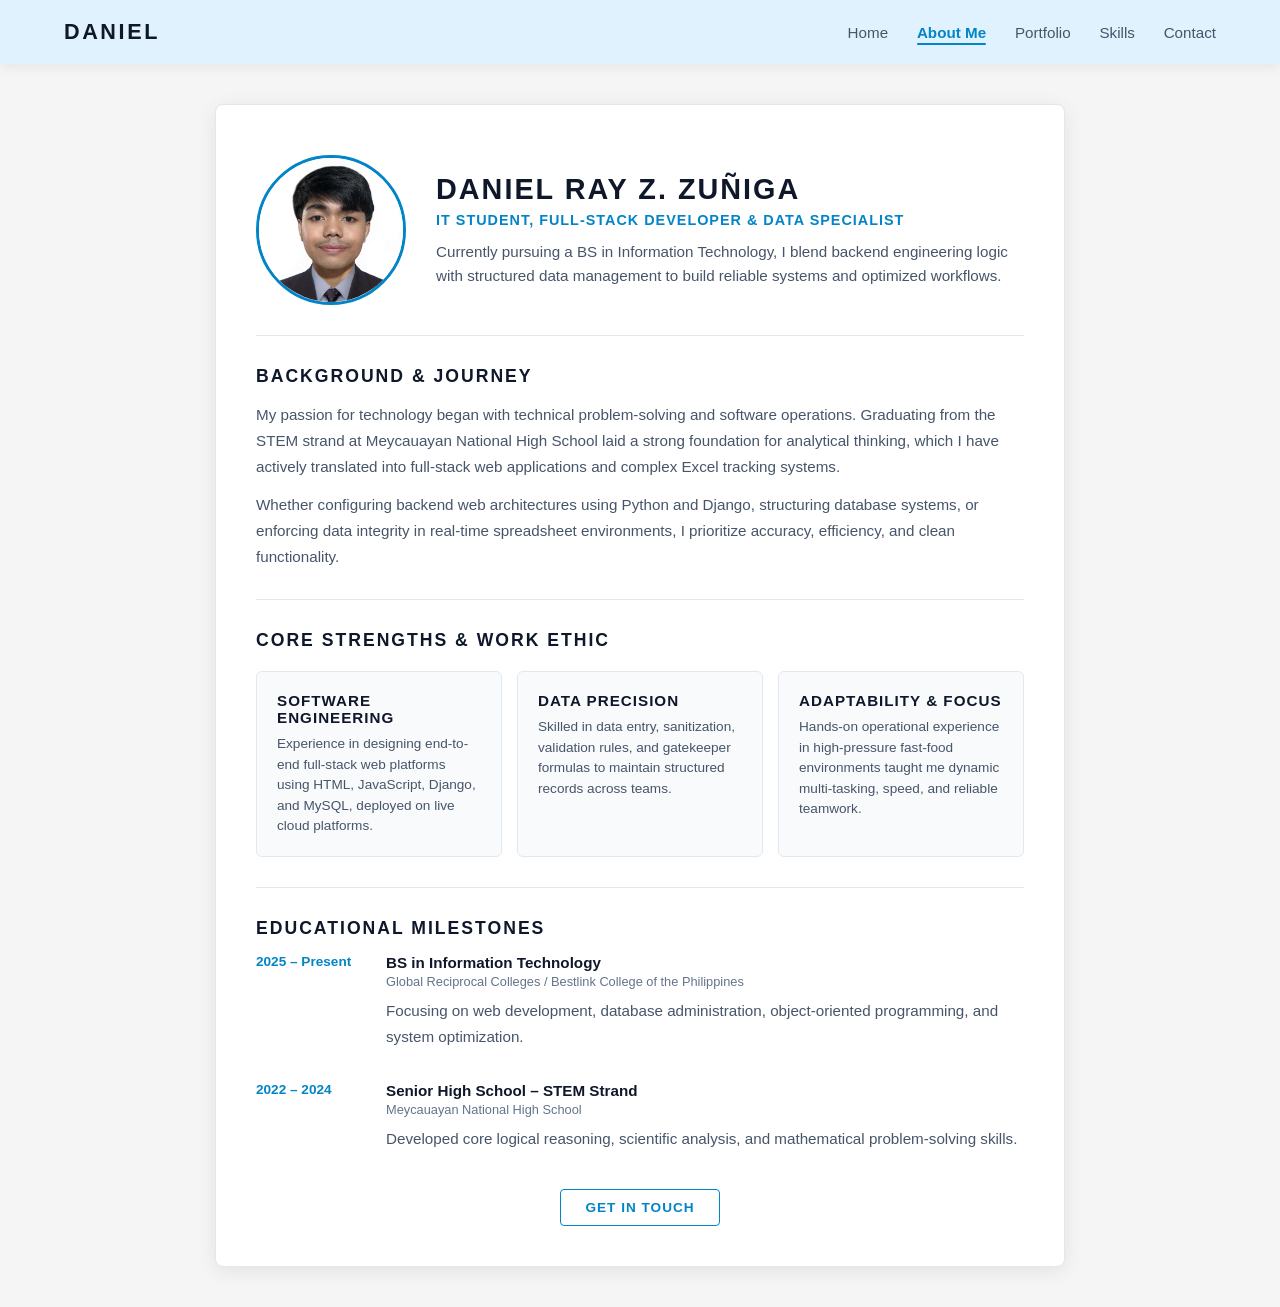
==== aboutme.html @ 2e44f580 "Add files via upload" ====
<!DOCTYPE html>
<html lang="en">
<head>
    <meta charset="UTF-8">
    <meta name="viewport" content="width=device-width, initial-scale=1.0">
    <title>About Me</title>
    <link rel="stylesheet" href="aboutmestyle.css">
</head>
<body>

    <header class="navbar">
        <a href="homepage.html" class="logo">DANIEL</a>
        <nav class="nav-links">
            <a href="homepage.html">Home</a>
            <a href="aboutme.html" class="active">About Me</a>
            <a href="portfolio.html">Portfolio</a>
            <a href="skills.html">Skills</a>
            <a href="contact.html">Contact</a>
        </nav>
    </header>
    <main class="container">
        
        <section class="about-hero">
            <div class="profile-img-container">
                <img src="profile2.jpg" alt="Daniel Ray Zuñiga" class="profile-img">
            </div>
            <div class="hero-text">
                <h1>DANIEL RAY Z. ZUÑIGA</h1>
                <p class="subtitle">IT Student, Full-Stack Developer &amp; Data Specialist</p>
                <p class="bio-intro">
                    Currently pursuing a BS in Information Technology, I blend backend engineering logic with structured data management to build reliable systems and optimized workflows.
                </p>
            </div>
        </section>

        <hr>

        <section class="about-section">
            <h2>Background &amp; Journey</h2>
            <p>
                My passion for technology began with technical problem-solving and software operations. Graduating from the STEM strand at Meycauayan National High School laid a strong foundation for analytical thinking, which I have actively translated into full-stack web applications and complex Excel tracking systems.
            </p>
            <p>
                Whether configuring backend web architectures using Python and Django, structuring database systems, or enforcing data integrity in real-time spreadsheet environments, I prioritize accuracy, efficiency, and clean functionality.
            </p>
        </section>

        <hr>

        <section class="about-section">
            <h2>Core Strengths &amp; Work Ethic</h2>
            
            <div class="grid-cards">
                <div class="card">
                    <h3>Software Engineering</h3>
                    <p>Experience in designing end-to-end full-stack web platforms using HTML, JavaScript, Django, and MySQL, deployed on live cloud platforms.</p>
                </div>
                <div class="card">
                    <h3>Data Precision</h3>
                    <p>Skilled in data entry, sanitization, validation rules, and gatekeeper formulas to maintain structured records across teams.</p>
                </div>
                <div class="card">
                    <h3>Adaptability &amp; Focus</h3>
                    <p>Hands-on operational experience in high-pressure fast-food environments taught me dynamic multi-tasking, speed, and reliable teamwork.</p>
                </div>
            </div>
        </section>

        <hr>

        <section class="about-section timeline-section">
            <h2>Educational Milestones</h2>
            
            <div class="timeline-item">
                <span class="timeline-date">2025 – Present</span>
                <div class="timeline-content">
                    <h4>BS in Information Technology</h4>
                    <p class="meta">Global Reciprocal Colleges / Bestlink College of the Philippines</p>
                    <p>Focusing on web development, database administration, object-oriented programming, and system optimization.</p>
                </div>
            </div>

            <div class="timeline-item">
                <span class="timeline-date">2022 – 2024</span>
                <div class="timeline-content">
                    <h4>Senior High School – STEM Strand</h4>
                    <p class="meta">Meycauayan National High School</p>
                    <p>Developed core logical reasoning, scientific analysis, and mathematical problem-solving skills.</p>
                </div>
            </div>
        </section>

        <div class="center-btn">
            <a href="contact.html">Get In Touch</a>
        </div>

    </main>
</body>
</html>
---- aboutmestyle.css ----
* {
    box-sizing: border-box;
    margin: 0;
    padding: 0;
}

body {
    font-family: 'Helvetica Neue', Arial, sans-serif;
    background-color: #f5f5f5;
    color: #4a4a4a;
    display: flex;
    flex-direction: column;
    align-items: center;
    padding-bottom: 40px;
}

/* --- Navigation Bar --- */
.navbar {
    width: 100%;
    display: flex;
    justify-content: space-between;
    align-items: center;
    background-color: #e0f2fe;
    padding: 1.2rem 4rem;
    box-shadow: 0 5px 10px rgba(0, 0, 0, 0.05);
    margin-bottom: 40px;
    font-family: 'Inter', -apple-system, BlinkMacSystemFont, "Segoe UI", Roboto, sans-serif;
}

.logo {
    font-size: 1.35rem;
    font-weight: 700;
    letter-spacing: 0.12em;
    text-transform: uppercase;
    color: #0f172a;
    text-decoration: none;
}

.nav-links {
    display: flex;
    gap: 1.8rem;
}

.nav-links a {
    text-decoration: none;
    font-size: 0.95rem;
    font-weight: 500;
    color: #475569;
    position: relative;
    transition: color 0.2s ease;
}

.nav-links a:hover {
    color: #0284c7;
}

.nav-links a.active {
    color: #0284c7;
    font-weight: 700;
}

.nav-links a.active::after {
    content: '';
    position: absolute;
    bottom: -4px;
    left: 0;
    width: 100%;
    height: 2px;
    background-color: #0284c7;
    border-radius: 2px;
}

/* --- Container Card --- */
.container {
    max-width: 850px;
    width: 100%;
    margin: 0 auto;
    background-color: #ffffff;
    padding: 50px 40px;
    border-radius: 8px;
    border: 1px solid #e1e8ed;
    box-shadow: 0 4px 20px rgba(0, 0, 0, 0.08);
}

/* --- Hero Header Section --- */
.about-hero {
    display: flex;
    align-items: center;
    gap: 30px;
}

.profile-img-container {
    flex-shrink: 0;
    width: 150px;
    height: 150px;
    border-radius: 50%;
    overflow: hidden;
    border: 3px solid #0284c7;
}

.profile-img {
    width: 100%;
    height: 100%;
    object-fit: cover;
}

.hero-text h1 {
    font-size: 1.8rem;
    letter-spacing: 2px;
    text-transform: uppercase;
    color: #0f172a;
    margin-bottom: 6px;
}

.hero-text .subtitle {
    font-size: 0.9rem;
    letter-spacing: 1px;
    color: #0284c7;
    text-transform: uppercase;
    font-weight: 600;
    margin-bottom: 12px;
}

.bio-intro {
    font-size: 0.95rem;
    line-height: 1.6;
    color: #475569;
}

hr {
    border: 0;
    border-top: 1px solid #e2e8f0;
    margin: 30px 0;
}

/* --- Content Sections --- */
.about-section h2 {
    font-size: 1.1rem;
    letter-spacing: 2px;
    color: #0f172a;
    text-transform: uppercase;
    margin-bottom: 15px;
}

.about-section p {
    font-size: 0.95rem;
    line-height: 1.7;
    color: #475569;
    margin-bottom: 12px;
}

/* --- Cards Grid --- */
.grid-cards {
    display: flex;
    gap: 15px;
    margin-top: 20px;
}

.card {
    background-color: #f8fafc;
    border: 1px solid #e2e8f0;
    padding: 20px;
    border-radius: 6px;
    flex: 1;
}

.card h3 {
    font-size: 0.95rem;
    color: #0f172a;
    margin-bottom: 8px;
    text-transform: uppercase;
    letter-spacing: 1px;
}

.card p {
    font-size: 0.85rem;
    margin-bottom: 0;
    line-height: 1.5;
}

/* --- Timeline Section --- */
.timeline-item {
    display: flex;
    gap: 20px;
    margin-bottom: 20px;
}

.timeline-date {
    font-size: 0.85rem;
    font-weight: 700;
    color: #0284c7;
    min-width: 110px;
}

.timeline-content h4 {
    font-size: 0.95rem;
    color: #0f172a;
}

.timeline-content .meta {
    font-size: 0.8rem;
    color: #64748b;
    margin-bottom: 5px;
    font-weight: 500;
}

/* --- Action Button --- */
.center-btn {
    text-align: center;
    margin-top: 35px;
}

.center-btn a {
    color: #0284c7;
    font-weight: bold;
    text-decoration: none;
    border: 1px solid #0284c7;
    padding: 10px 24px;
    border-radius: 4px;
    transition: all 0.2s ease;
    text-transform: uppercase;
    font-size: 0.85rem;
    letter-spacing: 1px;
}

.center-btn a:hover {
    background-color: #0284c7;
    color: #ffffff;
}
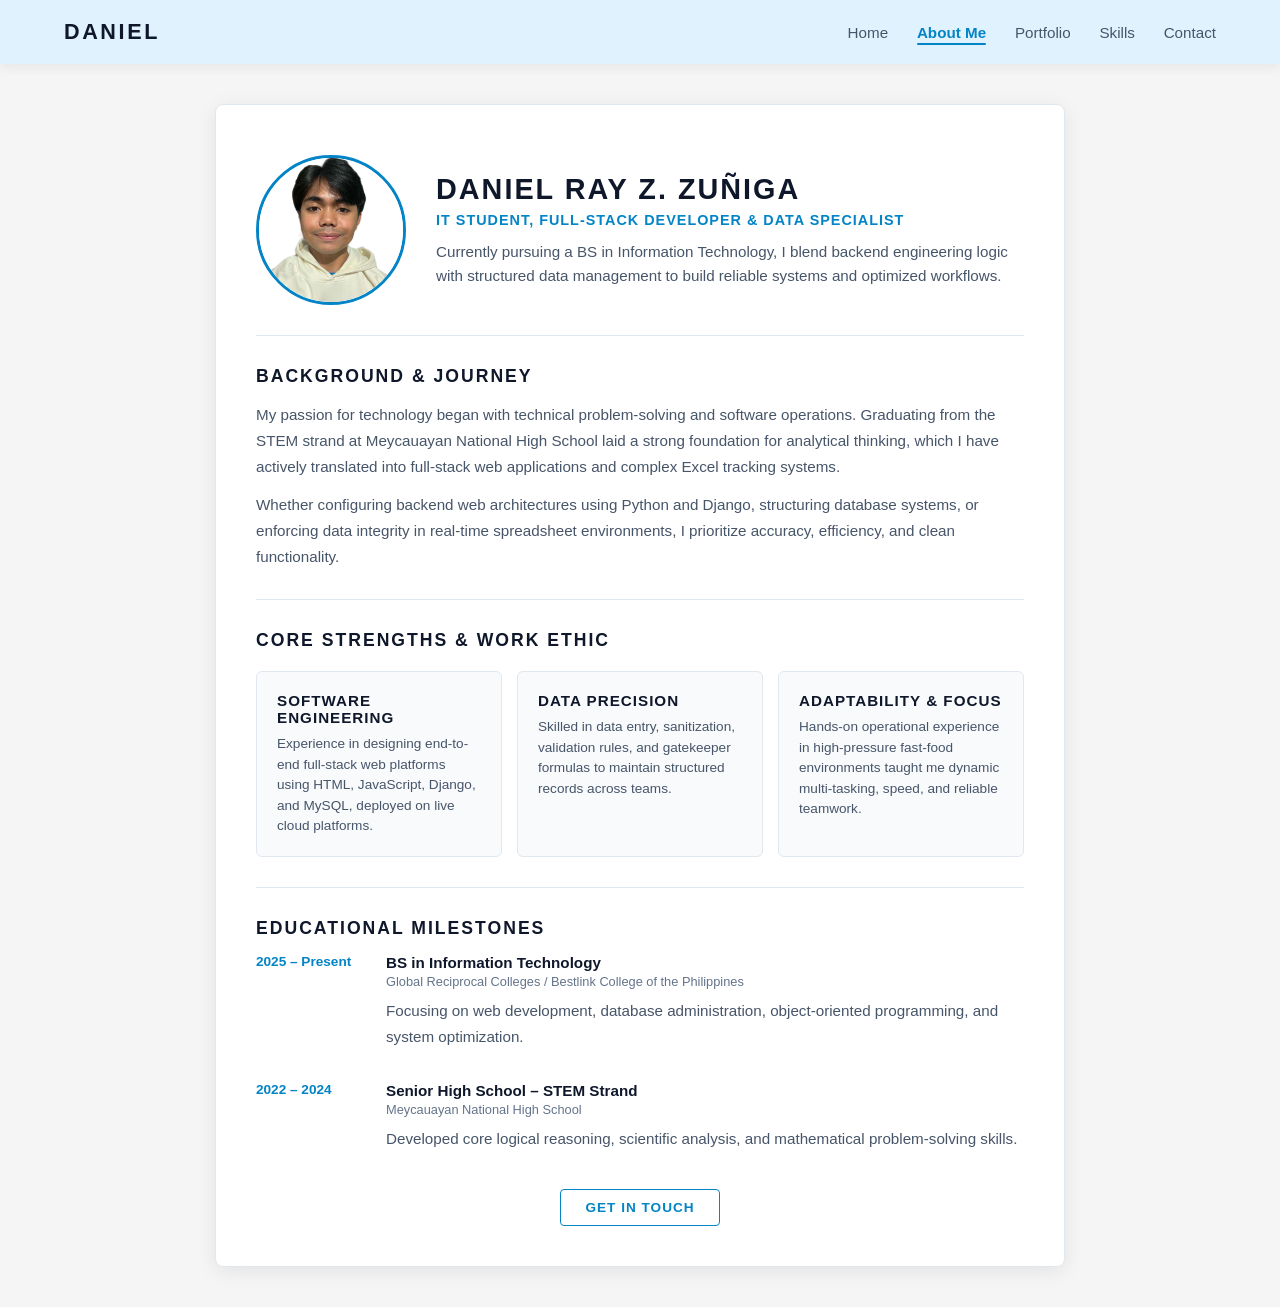
==== commit 4a6de075: "Add files via upload" ====
--- a/aboutme.html
+++ b/aboutme.html
@@ -22,7 +22,7 @@
         
         <section class="about-hero">
             <div class="profile-img-container">
-                <img src="profile2.jpg" alt="Daniel Ray Zuñiga" class="profile-img">
+                <img src="profile.jpg" alt="Daniel Ray Zuñiga" class="profile-img">
             </div>
             <div class="hero-text">
                 <h1>DANIEL RAY Z. ZUÑIGA</h1>
--- a/aboutmestyle.css
+++ b/aboutmestyle.css
@@ -13,8 +13,6 @@
     align-items: center;
     padding-bottom: 40px;
 }
-
-/* --- Navigation Bar --- */
 .navbar {
     width: 100%;
     display: flex;
@@ -69,8 +67,6 @@
     background-color: #0284c7;
     border-radius: 2px;
 }
-
-/* --- Container Card --- */
 .container {
     max-width: 850px;
     width: 100%;
@@ -81,8 +77,6 @@
     border: 1px solid #e1e8ed;
     box-shadow: 0 4px 20px rgba(0, 0, 0, 0.08);
 }
-
-/* --- Hero Header Section --- */
 .about-hero {
     display: flex;
     align-items: center;
@@ -133,7 +127,6 @@
     margin: 30px 0;
 }
 
-/* --- Content Sections --- */
 .about-section h2 {
     font-size: 1.1rem;
     letter-spacing: 2px;
@@ -149,7 +142,6 @@
     margin-bottom: 12px;
 }
 
-/* --- Cards Grid --- */
 .grid-cards {
     display: flex;
     gap: 15px;
@@ -178,7 +170,6 @@
     line-height: 1.5;
 }
 
-/* --- Timeline Section --- */
 .timeline-item {
     display: flex;
     gap: 20px;
@@ -204,7 +195,6 @@
     font-weight: 500;
 }
 
-/* --- Action Button --- */
 .center-btn {
     text-align: center;
     margin-top: 35px;
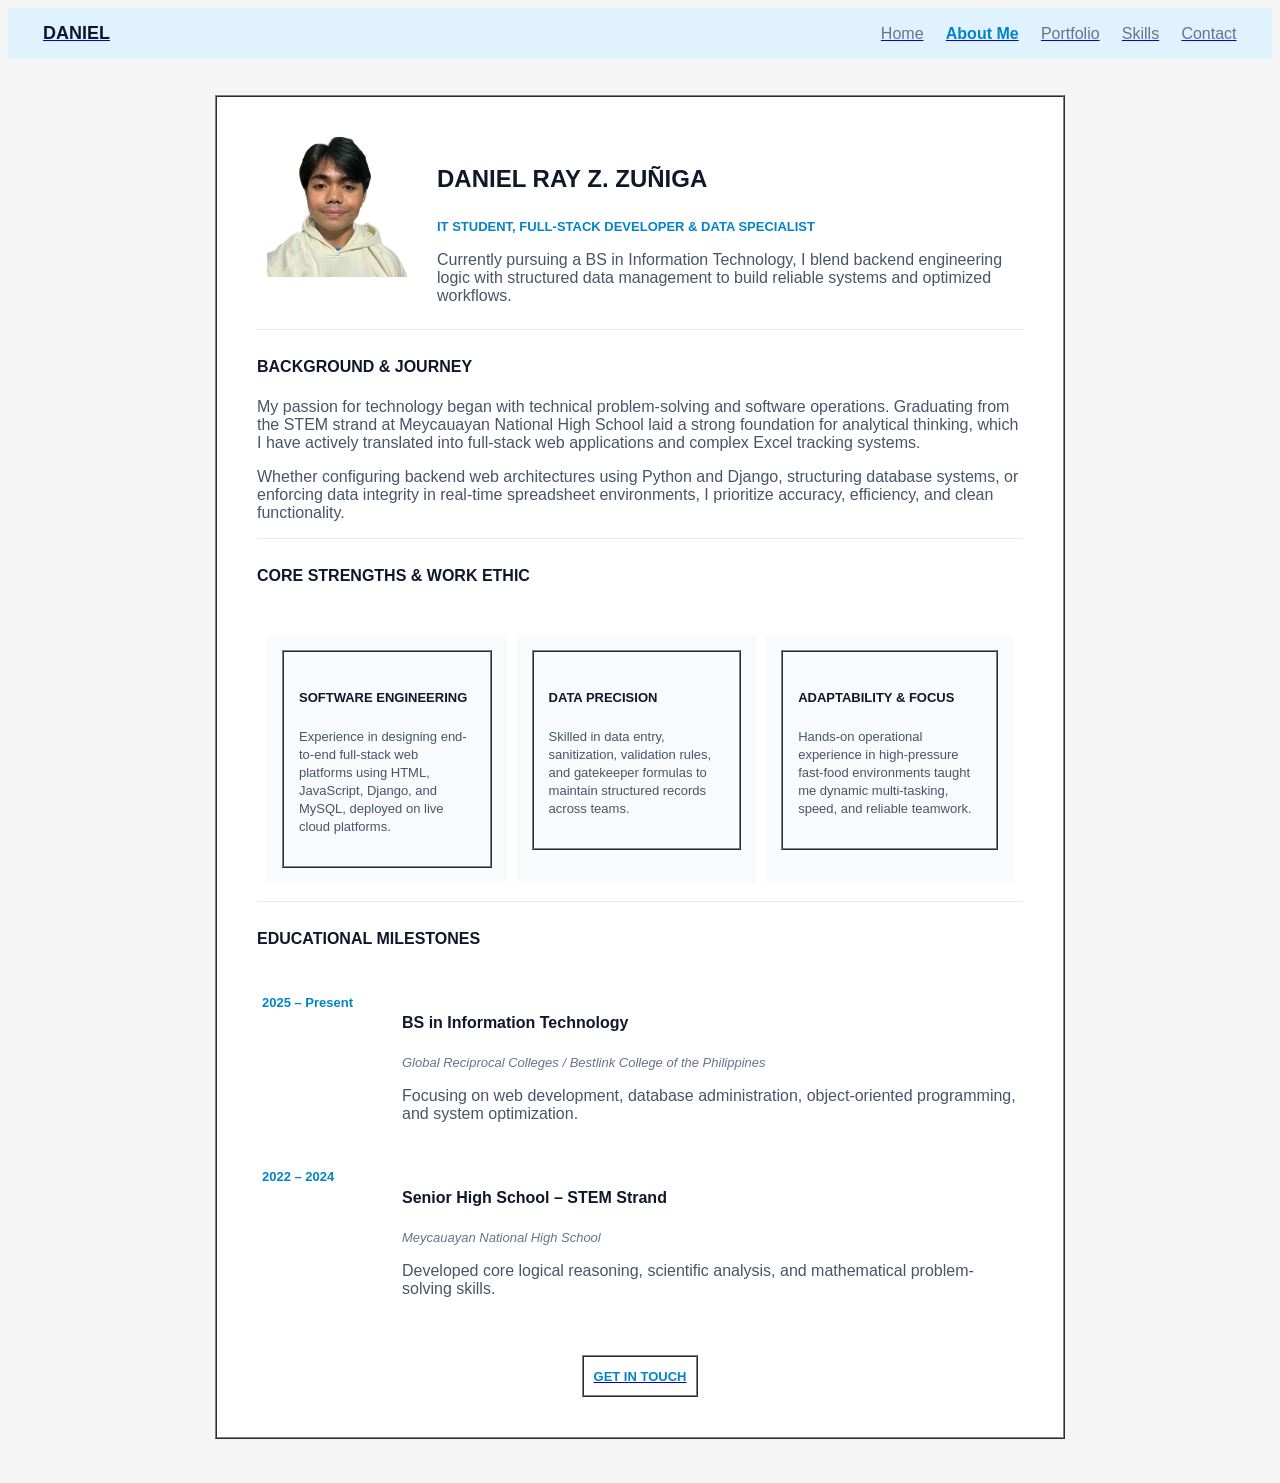
==== commit ab6dc6b7: "Add files via upload" ====
--- a/aboutme.html
+++ b/aboutme.html
@@ -4,96 +4,210 @@
     <meta charset="UTF-8">
     <meta name="viewport" content="width=device-width, initial-scale=1.0">
     <title>About Me</title>
-    <link rel="stylesheet" href="aboutmestyle.css">
 </head>
-<body>
-
-    <header class="navbar">
-        <a href="homepage.html" class="logo">DANIEL</a>
-        <nav class="nav-links">
-            <a href="homepage.html">Home</a>
-            <a href="aboutme.html" class="active">About Me</a>
-            <a href="portfolio.html">Portfolio</a>
-            <a href="skills.html">Skills</a>
-            <a href="contact.html">Contact</a>
-        </nav>
-    </header>
-    <main class="container">
-        
-        <section class="about-hero">
-            <div class="profile-img-container">
-                <img src="profile.jpg" alt="Daniel Ray Zuñiga" class="profile-img">
-            </div>
-            <div class="hero-text">
-                <h1>DANIEL RAY Z. ZUÑIGA</h1>
-                <p class="subtitle">IT Student, Full-Stack Developer &amp; Data Specialist</p>
-                <p class="bio-intro">
-                    Currently pursuing a BS in Information Technology, I blend backend engineering logic with structured data management to build reliable systems and optimized workflows.
-                </p>
-            </div>
-        </section>
-
-        <hr>
-
-        <section class="about-section">
-            <h2>Background &amp; Journey</h2>
-            <p>
-                My passion for technology began with technical problem-solving and software operations. Graduating from the STEM strand at Meycauayan National High School laid a strong foundation for analytical thinking, which I have actively translated into full-stack web applications and complex Excel tracking systems.
-            </p>
-            <p>
-                Whether configuring backend web architectures using Python and Django, structuring database systems, or enforcing data integrity in real-time spreadsheet environments, I prioritize accuracy, efficiency, and clean functionality.
-            </p>
-        </section>
-
-        <hr>
-
-        <section class="about-section">
-            <h2>Core Strengths &amp; Work Ethic</h2>
-            
-            <div class="grid-cards">
-                <div class="card">
-                    <h3>Software Engineering</h3>
-                    <p>Experience in designing end-to-end full-stack web platforms using HTML, JavaScript, Django, and MySQL, deployed on live cloud platforms.</p>
-                </div>
-                <div class="card">
-                    <h3>Data Precision</h3>
-                    <p>Skilled in data entry, sanitization, validation rules, and gatekeeper formulas to maintain structured records across teams.</p>
-                </div>
-                <div class="card">
-                    <h3>Adaptability &amp; Focus</h3>
-                    <p>Hands-on operational experience in high-pressure fast-food environments taught me dynamic multi-tasking, speed, and reliable teamwork.</p>
-                </div>
-            </div>
-        </section>
-
-        <hr>
-
-        <section class="about-section timeline-section">
-            <h2>Educational Milestones</h2>
-            
-            <div class="timeline-item">
-                <span class="timeline-date">2025 – Present</span>
-                <div class="timeline-content">
-                    <h4>BS in Information Technology</h4>
-                    <p class="meta">Global Reciprocal Colleges / Bestlink College of the Philippines</p>
-                    <p>Focusing on web development, database administration, object-oriented programming, and system optimization.</p>
-                </div>
-            </div>
-
-            <div class="timeline-item">
-                <span class="timeline-date">2022 – 2024</span>
-                <div class="timeline-content">
-                    <h4>Senior High School – STEM Strand</h4>
-                    <p class="meta">Meycauayan National High School</p>
-                    <p>Developed core logical reasoning, scientific analysis, and mathematical problem-solving skills.</p>
-                </div>
-            </div>
-        </section>
-
-        <div class="center-btn">
-            <a href="contact.html">Get In Touch</a>
-        </div>
-
-    </main>
+<body bgcolor="#f5f5f5" text="#475569">
+
+    <table width="100%" bgcolor="#e0f2fe" cellpadding="15" cellspacing="0" border="0">
+        <tr>
+            <td align="left" width="30%">
+                &nbsp;&nbsp;&nbsp;&nbsp;
+                <a href="homepage.html">
+                    <font face="Arial, sans-serif" color="#0f172a" size="4">
+                        <b>DANIEL</b>
+                    </font>
+                </a>
+            </td>
+            <td align="right" width="70%">
+                <font face="Arial, sans-serif" size="3">
+                    <a href="homepage.html"><font color="#64748b">Home</font></a> &nbsp;&nbsp;&nbsp;
+                    <b><a href="aboutme.html"><font color="#0284c7">About Me</font></a></b> &nbsp;&nbsp;&nbsp;
+                    <a href="portfolio.html"><font color="#64748b">Portfolio</font></a> &nbsp;&nbsp;&nbsp;
+                    <a href="skills.html"><font color="#64748b">Skills</font></a> &nbsp;&nbsp;&nbsp;
+                    <a href="contact.html"><font color="#64748b">Contact</font></a>
+                </font>
+                &nbsp;&nbsp;&nbsp;&nbsp;
+            </td>
+        </tr>
+    </table>
+
+    <br><br>
+
+    <table width="850" align="center" bgcolor="#ffffff" cellpadding="40" cellspacing="0" border="1">
+        <tr>
+            <td>
+
+                <!-- About Hero Section (2 Columns) -->
+                <table width="100%" cellpadding="0" cellspacing="0" border="0">
+                    <tr>
+                        <td width="160" valign="top" align="center">
+                            <img src="profile.jpg" alt="Daniel Ray Zuñiga" width="140" height="140" border="0">
+                        </td>
+                        <td width="20">&nbsp;</td>
+                        <td valign="top">
+                            <h1>
+                                <font face="Arial, sans-serif" color="#0f172a" size="5">
+                                    DANIEL RAY Z. ZUÑIGA
+                                </font>
+                            </h1>
+                            <p>
+                                <font face="Arial, sans-serif" color="#0284c7" size="2">
+                                    <b>IT STUDENT, FULL-STACK DEVELOPER &amp; DATA SPECIALIST</b>
+                                </font>
+                            </p>
+                            <p>
+                                <font face="Arial, sans-serif" color="#475569" size="3">
+                                    Currently pursuing a BS in Information Technology, I blend backend engineering logic with structured data management to build reliable systems and optimized workflows.
+                                </font>
+                            </p>
+                        </td>
+                    </tr>
+                </table>
+
+                <hr color="#e2e8f0" size="1">
+
+                <font face="Arial, sans-serif">
+                    <h2>
+                        <font color="#0f172a" size="3">
+                            <b>BACKGROUND &amp; JOURNEY</b>
+                        </font>
+                    </h2>
+                    <p>
+                        <font size="3">
+                            My passion for technology began with technical problem-solving and software operations. Graduating from the STEM strand at Meycauayan National High School laid a strong foundation for analytical thinking, which I have actively translated into full-stack web applications and complex Excel tracking systems.
+                        </font>
+                    </p>
+                    <p>
+                        <font size="3">
+                            Whether configuring backend web architectures using Python and Django, structuring database systems, or enforcing data integrity in real-time spreadsheet environments, I prioritize accuracy, efficiency, and clean functionality.
+                        </font>
+                    </p>
+                </font>
+
+                <hr color="#e2e8f0" size="1">
+
+                <font face="Arial, sans-serif">
+                    <h2>
+                        <font color="#0f172a" size="3">
+                            <b>CORE STRENGTHS &amp; WORK ETHIC</b>
+                        </font>
+                    </h2>
+                </font>
+
+                <br>
+
+                <table width="100%" cellpadding="15" cellspacing="10" border="0">
+                    <tr>
+                        <!-- Card 1 -->
+                        <td width="33%" bgcolor="#f8fafc" valign="top">
+                            <table width="100%" border="1" cellpadding="15" cellspacing="0">
+                                <tr>
+                                    <td>
+                                        <font face="Arial, sans-serif">
+                                            <h4><font color="#0f172a" size="2"><b>SOFTWARE ENGINEERING</b></font></h4>
+                                            <p><font size="2">Experience in designing end-to-end full-stack web platforms using HTML, JavaScript, Django, and MySQL, deployed on live cloud platforms.</font></p>
+                                        </font>
+                                    </td>
+                                </tr>
+                            </table>
+                        </td>
+
+                        <!-- Card 2 -->
+                        <td width="33%" bgcolor="#f8fafc" valign="top">
+                            <table width="100%" border="1" cellpadding="15" cellspacing="0">
+                                <tr>
+                                    <td>
+                                        <font face="Arial, sans-serif">
+                                            <h4><font color="#0f172a" size="2"><b>DATA PRECISION</b></font></h4>
+                                            <p><font size="2">Skilled in data entry, sanitization, validation rules, and gatekeeper formulas to maintain structured records across teams.</font></p>
+                                        </font>
+                                    </td>
+                                </tr>
+                            </table>
+                        </td>
+
+                        <!-- Card 3 -->
+                        <td width="34%" bgcolor="#f8fafc" valign="top">
+                            <table width="100%" border="1" cellpadding="15" cellspacing="0">
+                                <tr>
+                                    <td>
+                                        <font face="Arial, sans-serif">
+                                            <h4><font color="#0f172a" size="2"><b>ADAPTABILITY &amp; FOCUS</b></font></h4>
+                                            <p><font size="2">Hands-on operational experience in high-pressure fast-food environments taught me dynamic multi-tasking, speed, and reliable teamwork.</font></p>
+                                        </font>
+                                    </td>
+                                </tr>
+                            </table>
+                        </td>
+                    </tr>
+                </table>
+
+                <hr color="#e2e8f0" size="1">
+
+                <font face="Arial, sans-serif">
+                    <h2>
+                        <font color="#0f172a" size="3">
+                            <b>EDUCATIONAL MILESTONES</b>
+                        </font>
+                    </h2>
+                </font>
+
+                <br>
+
+                <table width="100%" cellpadding="5" cellspacing="0" border="0">
+                    <tr>
+                        <td width="130" valign="top">
+                            <font face="Arial, sans-serif" color="#0284c7" size="2">
+                                <b>2025 – Present</b>
+                            </font>
+                        </td>
+                        <td valign="top">
+                            <font face="Arial, sans-serif">
+                                <h4><font color="#0f172a" size="3">BS in Information Technology</font></h4>
+                                <p><font color="#64748b" size="2"><i>Global Reciprocal Colleges / Bestlink College of the Philippines</i></font></p>
+                                <p><font size="3">Focusing on web development, database administration, object-oriented programming, and system optimization.</font></p>
+                            </font>
+                        </td>
+                    </tr>
+                </table>
+
+                <br>
+
+                <table width="100%" cellpadding="5" cellspacing="0" border="0">
+                    <tr>
+                        <td width="130" valign="top">
+                            <font face="Arial, sans-serif" color="#0284c7" size="2">
+                                <b>2022 – 2024</b>
+                            </font>
+                        </td>
+                        <td valign="top">
+                            <font face="Arial, sans-serif">
+                                <h4><font color="#0f172a" size="3">Senior High School – STEM Strand</font></h4>
+                                <p><font color="#64748b" size="2"><i>Meycauayan National High School</i></font></p>
+                                <p><font size="3">Developed core logical reasoning, scientific analysis, and mathematical problem-solving skills.</font></p>
+                            </font>
+                        </td>
+                    </tr>
+                </table>
+
+                <br><br>
+
+                <table align="center" cellpadding="10" cellspacing="0" border="1">
+                    <tr>
+                        <td align="center" bgcolor="#ffffff">
+                            <a href="contact.html">
+                                <font face="Arial, sans-serif" color="#0284c7" size="2">
+                                    <b>GET IN TOUCH</b>
+                                </font>
+                            </a>
+                        </td>
+                    </tr>
+                </table>
+
+            </td>
+        </tr>
+    </table>
+
+    <br><br>
+
 </body>
 </html>
